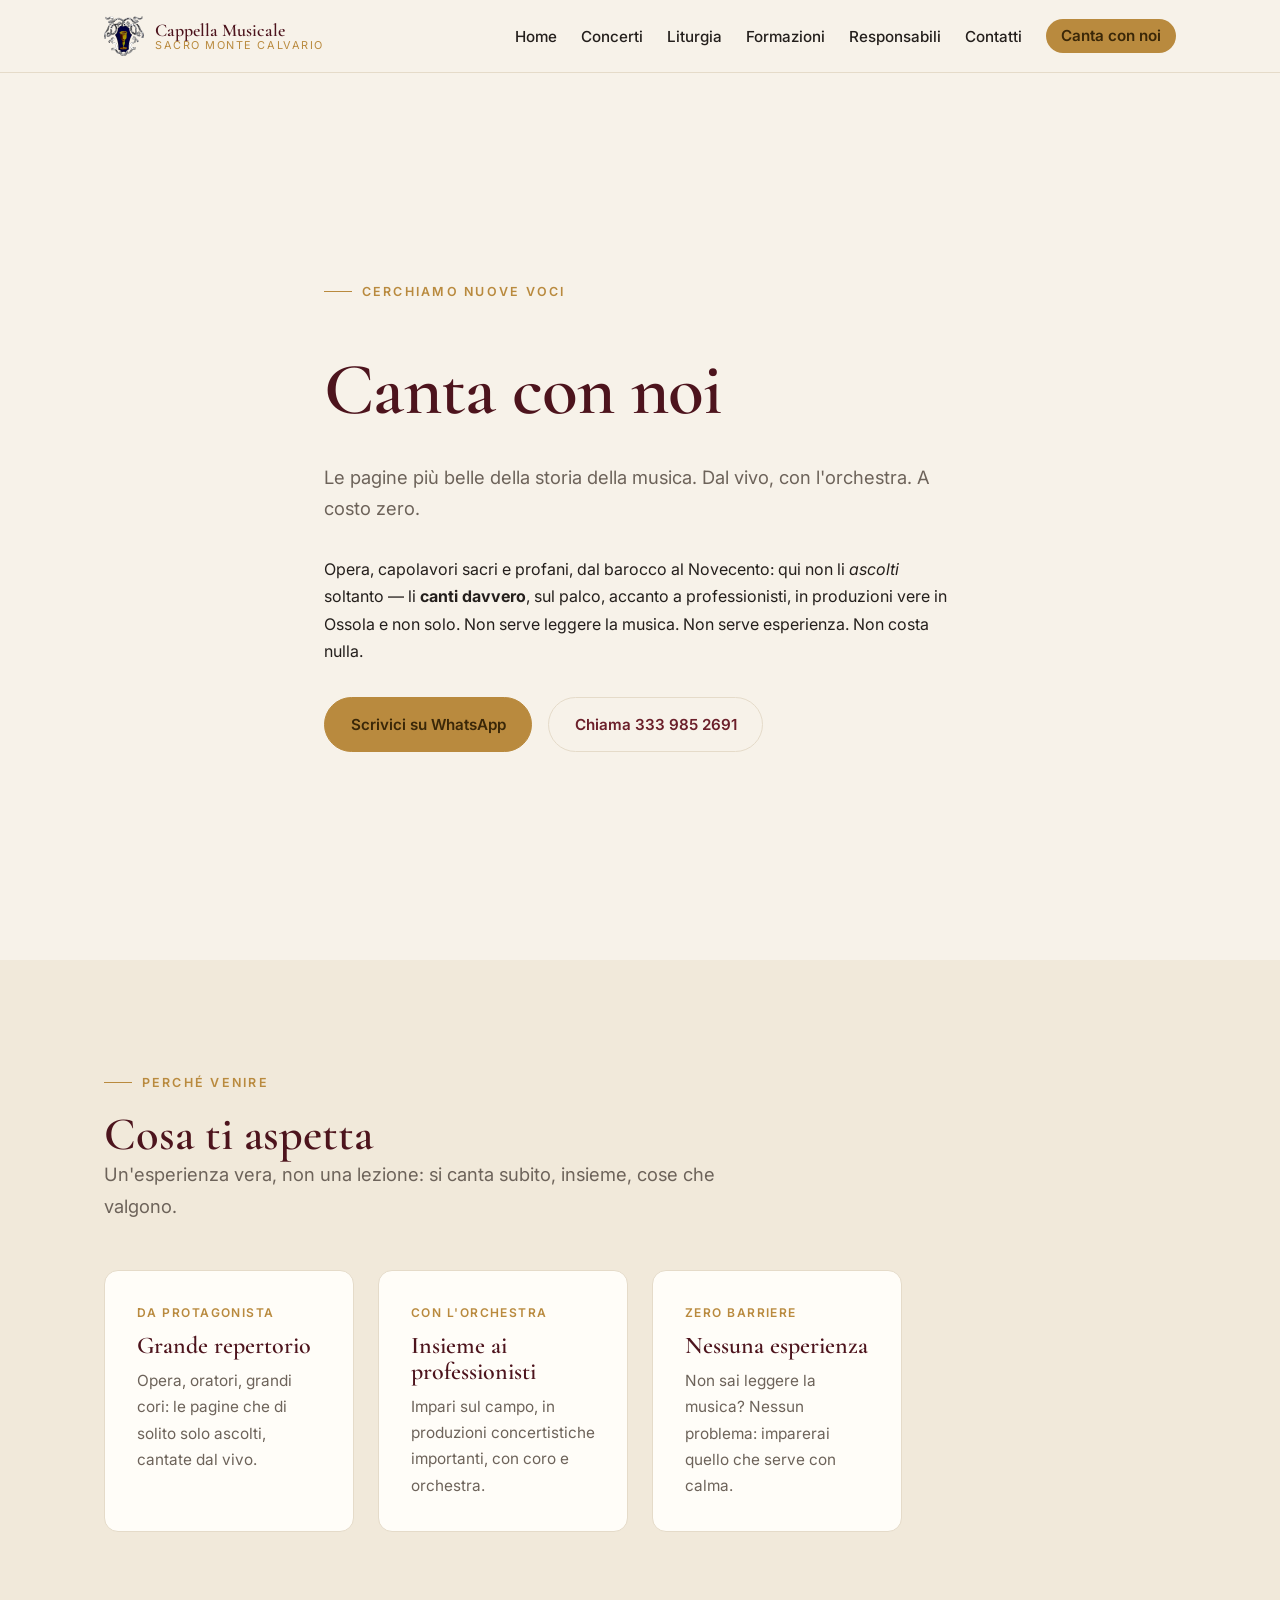
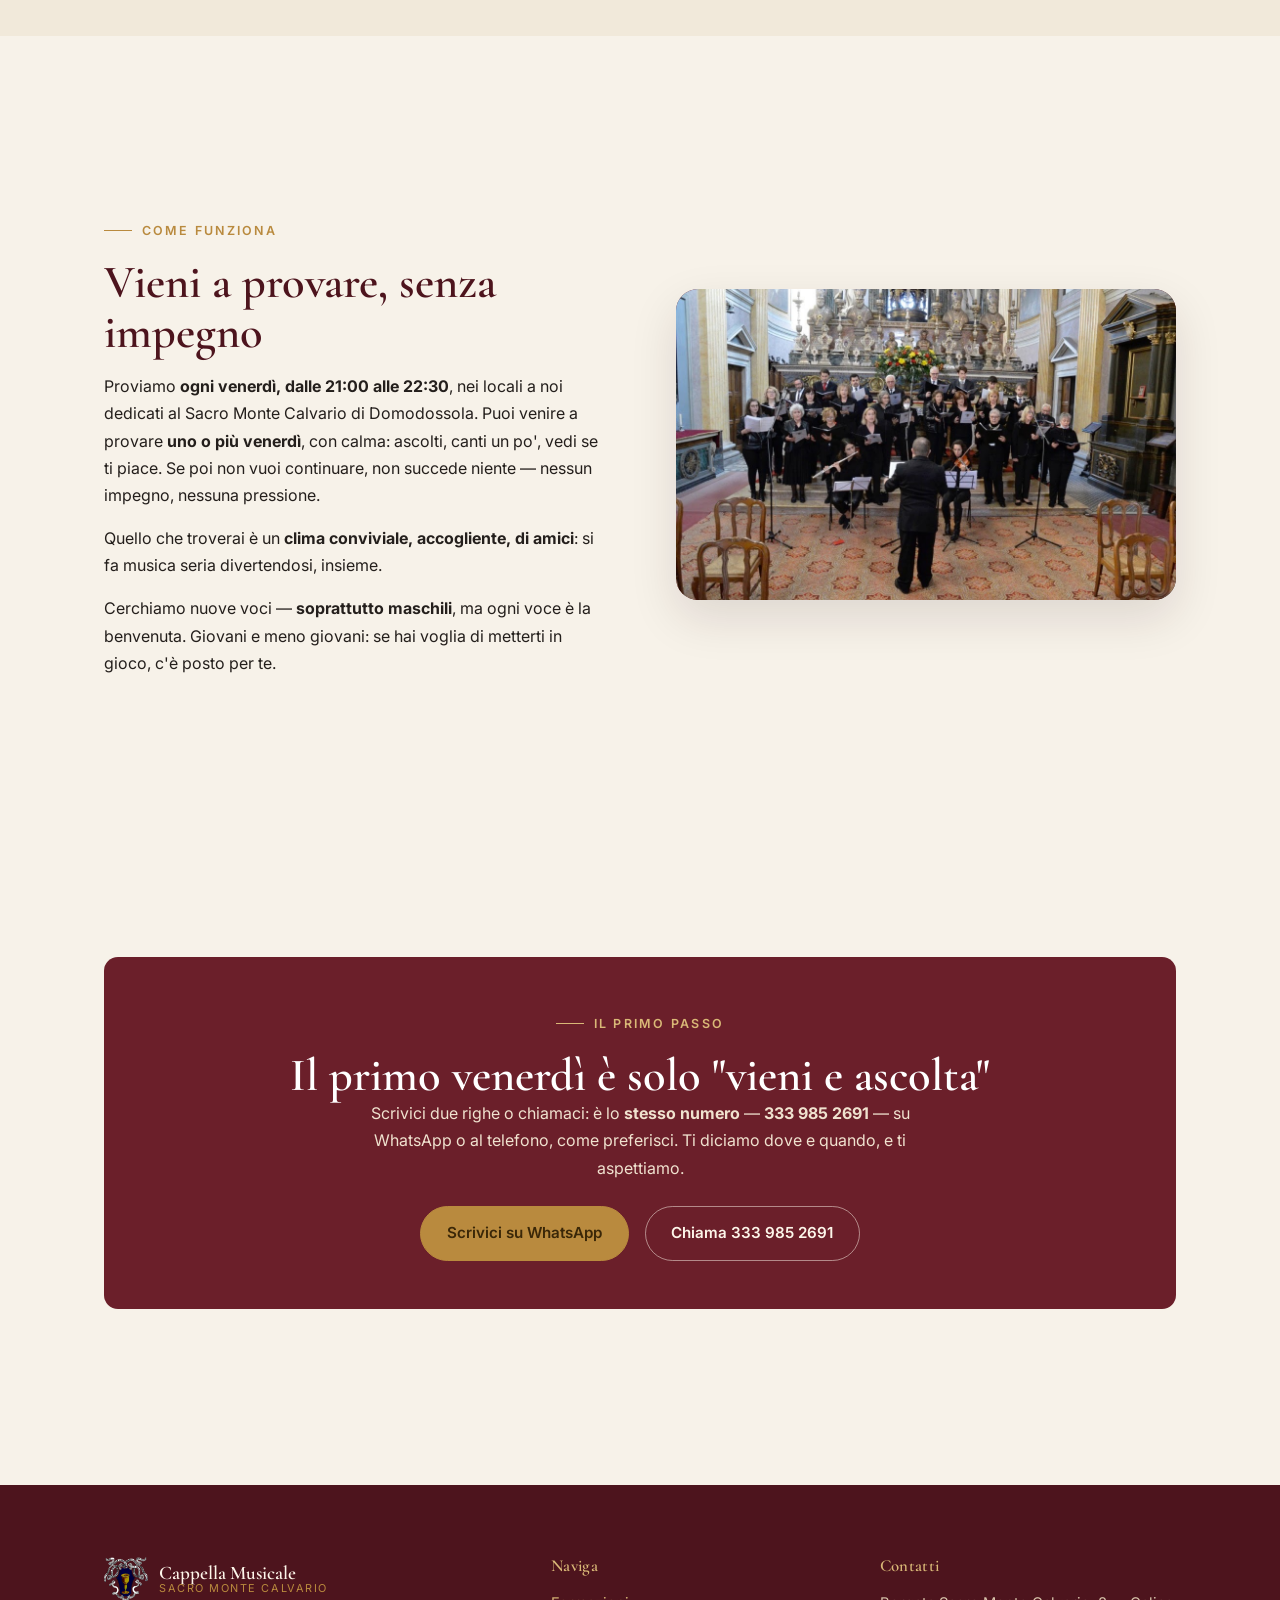
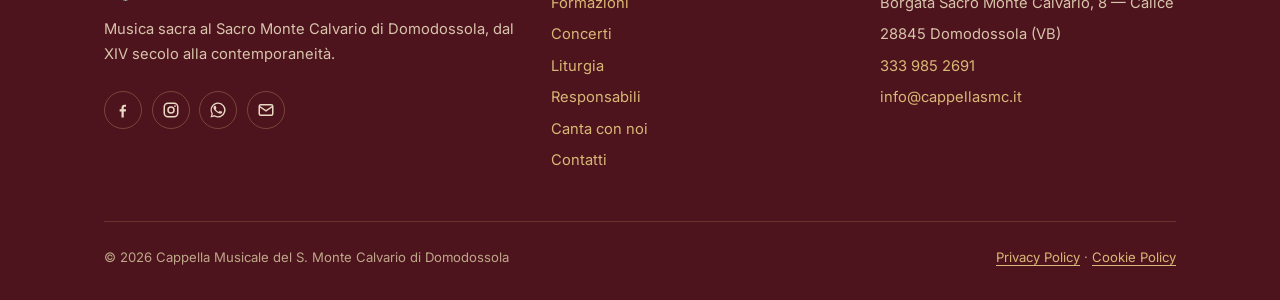
==== canta-con-noi.html @ 20c3b8c9 "Add 'Canta con noi' recruitment page, nav CTA, WhatsApp and email socials" ====
<!DOCTYPE html>
<html lang="it">
<head>
  <meta charset="UTF-8" />
  <meta name="viewport" content="width=device-width, initial-scale=1.0" />

  <title>Canta con noi — Cappella Musicale del Sacro Monte Calvario</title>
  <meta name="description" content="Cerchiamo nuove voci. Canta opera e grandi capolavori dal vivo, con orchestra e professionisti — gratis, senza esperienza. Prove ogni venerdì al Sacro Monte Calvario di Domodossola." />
  <link rel="canonical" href="https://www.cappellasmc.it/canta-con-noi.html" />

  <meta property="og:title" content="Canta con noi — Cappella Musicale del Sacro Monte Calvario" />
  <meta property="og:description" content="Canta i capolavori della storia della musica, dal vivo e con orchestra. Gratis, senza esperienza. Vieni a provare un venerdì." />
  <meta property="og:type" content="website" />
  <meta property="og:url" content="https://www.cappellasmc.it/canta-con-noi.html" />
  <meta property="og:locale" content="it_IT" />
  <meta property="og:image" content="https://www.cappellasmc.it/assets/img/sacro-monte.jpg" />

  <link rel="icon" type="image/png" href="assets/favicon.png" />
  <link rel="preconnect" href="https://fonts.googleapis.com" />
  <link rel="preconnect" href="https://fonts.gstatic.com" crossorigin />
  <link href="https://fonts.googleapis.com/css2?family=Cormorant+Garamond:ital,wght@0,500;0,600;1,500;1,600&family=Inter:wght@400;500;600;700&display=swap" rel="stylesheet" />
  <link rel="stylesheet" href="css/style.css" />
</head>

<body>
  <a class="skip-link" href="#main">Salta al contenuto</a>

  <!-- ============ HEADER ============ -->
  <header class="site-header">
    <div class="container">
      <nav class="nav" data-nav aria-label="Navigazione principale">
        <a class="brand" href="index.html">
          <img class="brand__mark" src="assets/logo.png" alt="" width="40" height="40" />
          <span class="brand__text">
            <span class="brand__name">Cappella Musicale</span>
            <span class="brand__sub">Sacro Monte Calvario</span>
          </span>
        </a>
        <button class="nav__toggle" data-nav-toggle aria-label="Apri il menu" aria-expanded="false">
          <svg viewBox="0 0 24 24" fill="none" stroke="currentColor" stroke-width="2"><path d="M3 6h18M3 12h18M3 18h18"/></svg>
        </button>
        <ul class="nav__links">
          <li><a href="index.html">Home</a></li>
          <li><a href="concerti.html">Concerti</a></li>
          <li><a href="liturgia.html">Liturgia</a></li>
          <li><a href="formazioni.html">Formazioni</a></li>
          <li><a href="responsabili.html">Responsabili</a></li>
          <li><a href="index.html#contatti">Contatti</a></li>
          <li><a class="nav__cta" href="canta-con-noi.html" aria-current="page">Canta con noi</a></li>
        </ul>
      </nav>
    </div>
  </header>

  <main id="main">

    <!-- ============ HERO ============ -->
    <section class="section">
      <div class="container hero__inner" style="max-width: 68ch;">
        <span class="eyebrow">Cerchiamo nuove voci</span>
        <h1 class="display">Canta con noi</h1>
        <p class="lead">Le pagine più belle della storia della musica. Dal vivo, con l'orchestra. A costo zero.</p>
        <div class="prose">
          <p>Opera, capolavori sacri e profani, dal barocco al Novecento: qui non li <em>ascolti</em> soltanto — li <strong>canti davvero</strong>, sul palco, accanto a professionisti, in produzioni vere in Ossola e non solo. Non serve leggere la musica. Non serve esperienza. Non costa nulla.</p>
        </div>
        <div class="btn-row">
          <a class="btn btn--gold" href="https://wa.me/393339852691?text=Ciao!%20Vorrei%20venire%20a%20provare%20a%20cantare%20con%20la%20Cappella%20Musicale%20%F0%9F%8E%B6" target="_blank" rel="noopener">Scrivici su WhatsApp</a>
          <a class="btn btn--ghost" href="tel:+393339852691">Chiama 333 985 2691</a>
        </div>
      </div>
    </section>

    <!-- ============ PERCHÉ VENIRE ============ -->
    <section class="section section--alt">
      <div class="container">
        <div class="section__head">
          <span class="eyebrow">Perché venire</span>
          <h2 class="title">Cosa ti aspetta</h2>
          <p class="lead">Un'esperienza vera, non una lezione: si canta subito, insieme, cose che valgono.</p>
        </div>
        <div class="cards">
          <div class="card">
            <span class="card__kicker">Da protagonista</span>
            <h3>Grande repertorio</h3>
            <p>Opera, oratori, grandi cori: le pagine che di solito solo ascolti, cantate dal vivo.</p>
          </div>
          <div class="card">
            <span class="card__kicker">Con l'orchestra</span>
            <h3>Insieme ai professionisti</h3>
            <p>Impari sul campo, in produzioni concertistiche importanti, con coro e orchestra.</p>
          </div>
          <div class="card">
            <span class="card__kicker">Zero barriere</span>
            <h3>Nessuna esperienza</h3>
            <p>Non sai leggere la musica? Nessun problema: imparerai quello che serve con calma.</p>
          </div>
        </div>
      </div>
    </section>

    <!-- ============ COME FUNZIONA ============ -->
    <section class="section">
      <div class="container feature">
        <div class="feature__body">
          <span class="eyebrow">Come funziona</span>
          <h2 class="title">Vieni a provare, senza impegno</h2>
          <div class="prose">
            <p>Proviamo <strong>ogni venerdì, dalle 21:00 alle 22:30</strong>, nei locali a noi dedicati al Sacro Monte Calvario di Domodossola. Puoi venire a provare <strong>uno o più venerdì</strong>, con calma: ascolti, canti un po', vedi se ti piace. Se poi non vuoi continuare, non succede niente — nessun impegno, nessuna pressione.</p>
            <p>Quello che troverai è un <strong>clima conviviale, accogliente, di amici</strong>: si fa musica seria divertendosi, insieme.</p>
            <p>Cerchiamo nuove voci — <strong>soprattutto maschili</strong>, ma ogni voce è la benvenuta. Giovani e meno giovani: se hai voglia di metterti in gioco, c'è posto per te.</p>
          </div>
        </div>
        <figure class="media media--wide feature__media">
          <span class="media__ph" aria-hidden="true"><svg viewBox="0 0 24 24" fill="currentColor"><path d="M9 3v10.55A4 4 0 1 0 11 17V7h6V3H9z"/></svg></span>
          <img src="assets/img/corale-di-calice.jpg" alt="La Corale di Calice in concerto" loading="lazy" onerror="this.remove()" />
        </figure>
      </div>
    </section>

    <!-- ============ CTA FINALE ============ -->
    <section class="section">
      <div class="container">
        <div class="cta-band">
          <span class="eyebrow">Il primo passo</span>
          <h2 class="title">Il primo venerdì è solo "vieni e ascolta"</h2>
          <p>Scrivici due righe o chiamaci: è lo <strong>stesso numero</strong> — <strong>333 985 2691</strong> — su WhatsApp o al telefono, come preferisci. Ti diciamo dove e quando, e ti aspettiamo.</p>
          <div class="btn-row">
            <a class="btn btn--gold" href="https://wa.me/393339852691?text=Ciao!%20Vorrei%20venire%20a%20provare%20a%20cantare%20con%20la%20Cappella%20Musicale%20%F0%9F%8E%B6" target="_blank" rel="noopener">Scrivici su WhatsApp</a>
            <a class="btn btn--ghost" href="tel:+393339852691">Chiama 333 985 2691</a>
          </div>
        </div>
      </div>
    </section>

  </main>

  <!-- ============ FOOTER ============ -->
  <footer class="site-footer">
    <div class="container">
      <div class="footer__grid">
        <div class="footer">
          <div class="footer__brand">
            <img class="brand__mark" src="assets/logo.png" alt="" width="44" height="44" />
            <span class="brand__text">
            <span class="brand__name">Cappella Musicale</span>
            <span class="brand__sub">Sacro Monte Calvario</span>
          </span>
          </div>
          <p>Musica sacra al Sacro Monte Calvario di Domodossola, dal XIV secolo alla contemporaneità.</p>
          <div class="social">
            <a href="https://www.facebook.com/cappellasmc" target="_blank" rel="noopener" aria-label="Facebook"><svg viewBox="0 0 24 24" fill="currentColor"><path d="M13 22v-8h2.7l.4-3H13V9.1c0-.9.3-1.5 1.6-1.5H16V5c-.3 0-1.2-.1-2.2-.1-2.2 0-3.8 1.4-3.8 3.9V11H7.5v3H10v8h3z"/></svg></a>
            <a href="https://www.instagram.com/cappellamusicalesmontecalvario/" target="_blank" rel="noopener" aria-label="Instagram"><svg viewBox="0 0 24 24" fill="none" stroke="currentColor" stroke-width="2"><rect x="3" y="3" width="18" height="18" rx="5"/><circle cx="12" cy="12" r="4"/><circle cx="17.3" cy="6.7" r="1.2" fill="currentColor" stroke="none"/></svg></a>
            <a href="https://wa.me/393339852691" target="_blank" rel="noopener" aria-label="WhatsApp"><svg viewBox="0 0 24 24" fill="currentColor"><path d="M12 2a10 10 0 0 0-8.6 15L2 22l5.1-1.3A10 10 0 1 0 12 2zm0 18.2c-1.5 0-3-.4-4.3-1.2l-.3-.2-3 .8.8-2.9-.2-.3A8.2 8.2 0 1 1 12 20.2zm4.7-6.1c-.3-.1-1.7-.8-1.9-.9-.3-.1-.5-.1-.7.1-.2.3-.7.9-.8 1-.2.2-.3.2-.6.1-.3-.1-1.2-.4-2.2-1.4-.8-.7-1.4-1.6-1.5-1.9-.2-.3 0-.4.1-.6l.4-.5c.1-.2.2-.3.3-.5.1-.2 0-.4 0-.5-.1-.1-.7-1.6-.9-2.2-.2-.6-.5-.5-.7-.5h-.5c-.2 0-.5.1-.7.3-.3.3-1 .9-1 2.3s1 2.7 1.1 2.9c.1.2 2 3.1 4.9 4.3.7.3 1.2.5 1.6.6.7.2 1.3.2 1.8.1.6-.1 1.7-.7 1.9-1.3.2-.7.2-1.2.2-1.3-.1-.2-.3-.2-.6-.4z"/></svg></a>
            <a href="mailto:info@cappellasmc.it" aria-label="Email"><svg viewBox="0 0 24 24" fill="none" stroke="currentColor" stroke-width="2"><rect x="3" y="5" width="18" height="14" rx="2"/><path d="m3 7 9 6 9-6"/></svg></a>
          </div>
        </div>
        <div class="footer">
          <h4>Naviga</h4>
          <ul>
            <li><a href="formazioni.html">Formazioni</a></li>
            <li><a href="concerti.html">Concerti</a></li>
            <li><a href="liturgia.html">Liturgia</a></li>
            <li><a href="responsabili.html">Responsabili</a></li>
            <li><a href="canta-con-noi.html">Canta con noi</a></li>
            <li><a href="index.html#contatti">Contatti</a></li>
          </ul>
        </div>
        <div class="footer">
          <h4>Contatti</h4>
          <ul>
            <li>Borgata Sacro Monte Calvario, 8 — Calice</li>
            <li>28845 Domodossola (VB)</li>
            <li><a href="tel:+393339852691">333 985 2691</a></li>
            <li><a href="mailto:info@cappellasmc.it">info@cappellasmc.it</a></li>
          </ul>
        </div>
      </div>
      <div class="footer__bottom">
        <span>© <span id="year">2026</span> Cappella Musicale del S. Monte Calvario di Domodossola</span>
        <span><a href="privacy.html">Privacy Policy</a> · <a href="cookie-policy.html">Cookie Policy</a></span>
      </div>
    </div>
  </footer>
  <script src="js/main.js" defer></script>
</body>
</html>
---- css/style.css ----
/* =============================================================
   Cappella Musicale del S. Monte Calvario — foglio di stile
     1. Design tokens        ← cambia qui colori e font
     2. Reset & base
     3. Layout & utility
     4. Header / nav
     5. Componenti (bottoni, card, media, agenda, footer)
     6. Sezioni (hero, feature, team)
     7. Responsive & accessibilità
   ============================================================= */

/* ---------- 1. DESIGN TOKENS ---------- */
:root {
  /* Colori — palette sacra/classica */
  --c-wine:        #6b1f2a;   /* bordeaux principale */
  --c-wine-deep:   #4d141d;
  --c-gold:        #b98a3e;   /* oro/ottone accento */
  --c-gold-soft:   #d9b877;
  --c-bg:          #f7f2e9;   /* pergamena */
  --c-bg-alt:      #f1e9da;
  --c-surface:     #fffdf8;
  --c-ink:         #241f1c;
  --c-muted:       #6d635a;
  --c-border:      #e5dbc9;

  /* Tipografia */
  --font-display: 'Cormorant Garamond', Georgia, 'Times New Roman', serif;
  --font-sans:    'Inter', system-ui, -apple-system, sans-serif;

  /* Spaziatura */
  --sp-1: .5rem;  --sp-2: 1rem;   --sp-3: 1.5rem;
  --sp-4: 2rem;   --sp-5: 3rem;   --sp-6: 4.5rem;  --sp-7: 6.5rem;

  /* Layout */
  --container: 1120px;
  --measure: 68ch;
  --radius: 14px;
  --radius-lg: 22px;
  --shadow: 0 18px 48px rgba(45, 20, 24, 0.12);
  --shadow-sm: 0 6px 20px rgba(45, 20, 24, 0.08);
}

/* ---------- 2. RESET & BASE ---------- */
*, *::before, *::after { box-sizing: border-box; }
* { margin: 0; padding: 0; }
html { scroll-behavior: smooth; -webkit-text-size-adjust: 100%; scroll-padding-top: 84px; overflow-x: clip; }
body {
  font-family: var(--font-sans);
  color: var(--c-ink);
  background: var(--c-bg);
  line-height: 1.7;
  -webkit-font-smoothing: antialiased;
  max-width: 100%;
  overflow-x: clip;
}
img { max-width: 100%; height: auto; display: block; }
a { color: var(--c-wine); text-decoration-thickness: 1px; text-underline-offset: 3px; }
a:hover { color: var(--c-gold); }
h1, h2, h3, h4 { font-family: var(--font-display); font-weight: 600; line-height: 1.08; color: var(--c-wine-deep); }
::selection { background: var(--c-gold-soft); color: var(--c-wine-deep); }

/* ---------- 3. LAYOUT & UTILITY ---------- */
.container { max-width: var(--container); margin-inline: auto; padding-inline: var(--sp-3); }
.section { padding: var(--sp-7) 0; }
.section--alt { background: var(--c-bg-alt); }
.section__head { max-width: var(--measure); margin-bottom: var(--sp-5); }
.eyebrow {
  font-family: var(--font-sans); font-weight: 600; font-size: .78rem;
  letter-spacing: .18em; text-transform: uppercase; color: var(--c-gold);
  display: inline-flex; align-items: center; gap: .6rem; margin-bottom: var(--sp-2);
}
.eyebrow::before { content: ""; width: 28px; height: 1px; background: var(--c-gold); display: inline-block; }
h1.display { font-size: clamp(2.6rem, 6vw, 4.6rem); font-weight: 600; letter-spacing: -.01em; }
h2.title { font-size: clamp(2rem, 4vw, 2.9rem); }
h3 { font-size: 1.4rem; }
.lead { font-size: 1.15rem; color: var(--c-muted); max-width: var(--measure); }
.prose p { max-width: var(--measure); margin-bottom: var(--sp-2); }
.prose p:last-child { margin-bottom: 0; }
.prose a { font-weight: 500; }
.skip-link { position: absolute; left: -9999px; top: 0; background: var(--c-wine); color: #fff; padding: var(--sp-1) var(--sp-2); border-radius: 0 0 var(--radius) 0; z-index: 200; }
.skip-link:focus { left: 0; }
:focus-visible { outline: 3px solid var(--c-gold); outline-offset: 3px; border-radius: 4px; }

/* ---------- 4. HEADER / NAV ---------- */
.site-header {
  position: sticky; top: 0; z-index: 100;
  background: rgba(247, 242, 233, 0.82);
  backdrop-filter: blur(12px);
  border-bottom: 1px solid var(--c-border);
}
.nav { display: flex; align-items: center; justify-content: space-between; height: 72px; gap: var(--sp-3); }
.brand { display: flex; align-items: center; gap: .7rem; text-decoration: none; }
.brand__mark { width: 40px; height: 40px; flex: 0 0 auto; }
.brand__text { display: flex; flex-direction: column; line-height: 1.05; }
.brand__name { font-family: var(--font-display); font-weight: 600; font-size: 1.12rem; color: var(--c-wine-deep); }
.brand__sub { font-size: .68rem; letter-spacing: .14em; text-transform: uppercase; color: var(--c-gold); }
.nav__links { display: flex; align-items: center; gap: var(--sp-3); list-style: none; }
.nav__links a { color: var(--c-ink); text-decoration: none; font-size: .95rem; font-weight: 500; position: relative; padding: .3rem 0; }
.nav__links a:hover { color: var(--c-wine); }
.nav__links a[aria-current="page"] { color: var(--c-wine); }
.nav__links a[aria-current="page"]::after { content: ""; position: absolute; left: 0; right: 0; bottom: -2px; height: 2px; background: var(--c-gold); }
.nav__toggle { display: none; background: none; border: 0; cursor: pointer; color: var(--c-wine); padding: var(--sp-1); }
.nav__toggle svg { width: 26px; height: 26px; }

/* ---------- 5. COMPONENTI ---------- */
.btn {
  display: inline-flex; align-items: center; gap: .5rem;
  background: var(--c-wine); color: #fff !important; text-decoration: none;
  font-weight: 600; font-size: .95rem; padding: .85rem 1.6rem; border-radius: 999px;
  border: 1px solid var(--c-wine); transition: background .2s, transform .1s, box-shadow .2s;
}
.btn:hover { background: var(--c-wine-deep); border-color: var(--c-wine-deep); color: #fff !important; box-shadow: var(--shadow-sm); }
.btn:active { transform: translateY(1px); }
.btn--ghost { background: transparent; color: var(--c-wine) !important; border-color: var(--c-border); }
.btn--ghost:hover { background: var(--c-surface); border-color: var(--c-gold); color: var(--c-wine-deep) !important; }
.btn--gold { background: var(--c-gold); border-color: var(--c-gold); color: #3a2708 !important; }
.btn--gold:hover { background: var(--c-gold-soft); border-color: var(--c-gold-soft); color: #3a2708 !important; }
.btn-row { display: flex; flex-wrap: wrap; gap: var(--sp-2); }

/* Media (immagine con segnaposto elegante quando la foto manca) */
.media {
  position: relative; overflow: hidden; border-radius: var(--radius-lg);
  background: linear-gradient(135deg, var(--c-wine) 0%, var(--c-wine-deep) 55%, #2f0c12 100%);
  box-shadow: var(--shadow);
}
.media::after { /* trama sottile + emblema quando è segnaposto */
  content: ""; position: absolute; inset: 0;
  background:
    radial-gradient(circle at 30% 20%, rgba(217,184,119,.16), transparent 45%),
    repeating-linear-gradient(45deg, rgba(255,255,255,.03) 0 2px, transparent 2px 9px);
  pointer-events: none;
}
.media__ph { position: absolute; inset: 0; display: grid; place-items: center; color: var(--c-gold-soft); z-index: 0; }
.media__ph svg { width: 56px; height: 56px; opacity: .85; }
.media img { position: relative; z-index: 1; width: 100%; height: 100%; object-fit: cover; }
.media--wide { aspect-ratio: 16 / 10; }
.media--portrait { aspect-ratio: 3 / 4; }
.media--square { aspect-ratio: 1 / 1; }

/* Card generiche */
.cards { display: grid; grid-template-columns: repeat(auto-fill, minmax(250px, 1fr)); gap: var(--sp-3); }
.card {
  background: var(--c-surface); border: 1px solid var(--c-border); border-radius: var(--radius);
  padding: var(--sp-4); transition: transform .2s, box-shadow .2s, border-color .2s;
  display: flex; flex-direction: column; gap: .6rem; text-decoration: none; color: inherit;
}
.card:hover { transform: translateY(-3px); box-shadow: var(--shadow-sm); border-color: var(--c-gold-soft); }
.card__kicker { font-size: .75rem; letter-spacing: .12em; text-transform: uppercase; color: var(--c-gold); font-weight: 600; }
.card h3 { font-size: 1.5rem; }
.card p { color: var(--c-muted); font-size: .96rem; }
.card__more { margin-top: auto; color: var(--c-wine); font-weight: 600; font-size: .9rem; }
.card:hover .card__more { color: var(--c-gold); }

/* Agenda concerti */
.agenda { display: grid; gap: var(--sp-2); }
.event {
  display: grid; grid-template-columns: 120px 1fr; gap: var(--sp-3);
  background: var(--c-surface); border: 1px solid var(--c-border); border-radius: var(--radius);
  padding: var(--sp-3) var(--sp-4); transition: border-color .2s, box-shadow .2s;
}
.event:hover { border-color: var(--c-gold-soft); box-shadow: var(--shadow-sm); }
.event__date { text-align: center; border-right: 1px solid var(--c-gold-soft); padding-right: var(--sp-3); display: flex; flex-direction: column; justify-content: center; }
.event__day { font-family: var(--font-display); font-size: 2.4rem; font-weight: 600; color: var(--c-wine); line-height: 1; }
.event__mon { font-size: .8rem; letter-spacing: .12em; text-transform: uppercase; color: var(--c-gold); font-weight: 600; }
.event__yr { font-size: .78rem; color: var(--c-muted); }
.event__body { display: flex; gap: var(--sp-3); align-items: stretch; }
.event__text { flex: 1 1 auto; min-width: 0; display: flex; flex-direction: column; justify-content: center; }
.event__body h3 { font-size: 1.35rem; margin-bottom: .2rem; }
.event__meta { font-size: .9rem; color: var(--c-muted); }
.event__perf { font-size: .92rem; color: var(--c-ink); margin-top: .4rem; }
.event__perf b { color: var(--c-wine); font-weight: 600; }
.event__time { font-size: .82rem; font-weight: 600; color: var(--c-wine); margin-top: .4rem; white-space: nowrap; }
.event__place { font-size: .92rem; color: var(--c-muted); font-weight: 400; margin: .3rem 0 0; }
.event__media { flex: 0 0 auto; display: flex; flex-direction: column; justify-content: center; align-items: center; gap: var(--sp-2); border-left: 1px solid var(--c-gold-soft); padding-left: var(--sp-3); }
.event__media .event__poster img { width: 150px; }
.event__photos { display: flex; flex-wrap: wrap; gap: var(--sp-2); margin-top: var(--sp-3); }
.event__poster { display: inline-block; padding: 0; border: 0; background: none; cursor: zoom-in; position: relative; text-decoration: none; }
.event__poster img { width: 128px; height: auto; border-radius: 10px; border: 1px solid var(--c-border); box-shadow: var(--shadow-sm); transition: transform .2s; display: block; }
.event__poster:hover img { transform: scale(1.03); }
.event__doc { display: inline-flex; align-items: center; gap: .5rem; font-size: .84rem; font-weight: 600; color: var(--c-wine); background: var(--c-surface); border: 1px solid var(--c-border); border-radius: 999px; padding: .5rem .9rem; text-decoration: none; }
.event__doc svg { width: 18px; height: 18px; flex: 0 0 auto; }
.event__doc:hover { border-color: var(--c-gold); color: var(--c-wine-deep); }

/* Tag liturgia (verde salvia, per distinguere dalle attività concertistiche) */
/* Groups line — the performing ensembles: primary emphasis after the title */
.event__groups { font-size: 1rem; color: var(--c-ink); font-weight: 600; margin-top: .3rem; }
/* Performers: inline flow, wraps naturally */
/* Performers: plain flowing text with gold "|" separators; wraps anywhere */
.event__people { margin: .5rem 0 0; font-size: .95rem; color: var(--c-muted); line-height: 1.8; }
.event__people b { color: var(--c-ink); font-weight: 600; }
.event__sep { color: var(--c-gold); }

/* Lightbox locandine */
.lightbox { position: fixed; inset: 0; z-index: 300; display: none; align-items: center; justify-content: center; padding: var(--sp-3); background: rgba(20,8,10,.86); backdrop-filter: blur(4px); }
.lightbox[data-open="true"] { display: flex; }
.lightbox img { max-width: min(92vw, 700px); max-height: 90vh; border-radius: 10px; box-shadow: 0 24px 70px rgba(0,0,0,.55); }
.lightbox__close { position: absolute; top: var(--sp-3); right: var(--sp-3); width: 46px; height: 46px; border-radius: 50%; border: 0; background: rgba(255,255,255,.16); color: #fff; font-size: 1.6rem; line-height: 1; cursor: pointer; }
.lightbox__close:hover { background: rgba(255,255,255,.3); }

/* Footer */
.site-footer { background: var(--c-wine-deep); color: #e9d9c4; padding: var(--sp-6) 0 var(--sp-4); margin-top: var(--sp-6); }
.site-footer a { color: var(--c-gold-soft); }
.footer__grid { display: grid; grid-template-columns: 1.4fr 1fr 1fr; gap: var(--sp-4); }
.footer__brand { display: flex; align-items: center; gap: .7rem; margin-bottom: var(--sp-2); }
.footer__brand .brand__mark { width: 44px; height: 44px; }
.footer__brand .brand__name { color: #fdf6ea; font-size: 1.2rem; }
.footer h4 { color: var(--c-gold-soft); font-size: 1.05rem; margin-bottom: var(--sp-2); letter-spacing: .02em; }
.footer p, .footer li { font-size: .92rem; color: #d8c4ab; }
.footer ul { list-style: none; display: grid; gap: .4rem; }
.footer ul a { text-decoration: none; }
.footer ul a:hover { color: #fff; }
.footer__bottom { margin-top: var(--sp-5); padding-top: var(--sp-3); border-top: 1px solid rgba(217,184,119,.2); font-size: .82rem; color: #bfa889; display: flex; justify-content: space-between; flex-wrap: wrap; gap: var(--sp-2); }
.social { display: flex; gap: .6rem; margin-top: var(--sp-3); }
.social a { display: inline-flex; width: 38px; height: 38px; align-items: center; justify-content: center; border: 1px solid rgba(217,184,119,.3); border-radius: 50%; color: #e9d9c4; }
.social a:hover { background: rgba(217,184,119,.15); color: #fff; border-color: var(--c-gold-soft); }
.social svg { width: 18px; height: 18px; }
/* social on a light background (e.g. Contatti section) */
.social--ink a { color: var(--c-wine); border-color: var(--c-border); }
.social--ink a:hover { background: var(--c-surface); color: var(--c-wine-deep); border-color: var(--c-gold); }

/* ---------- 6. SEZIONI ---------- */
/* Hero */
.hero {
  position: relative; color: #fdf6ea; overflow: hidden;
  background:
    linear-gradient(160deg, rgba(47,12,18,.94) 0%, rgba(77,20,29,.86) 45%, rgba(107,31,42,.72) 100%),
    #2f0c12;
}
.hero--photo {
  background:
    linear-gradient(160deg, rgba(30,8,12,.90) 0%, rgba(60,14,22,.78) 45%, rgba(107,31,42,.62) 100%),
    url("../assets/img/hero.jpg") center 30% / cover no-repeat, #2f0c12;
}
.hero::before { /* trama stelle/luce */
  content: ""; position: absolute; inset: 0;
  background:
    radial-gradient(circle at 80% 15%, rgba(217,184,119,.22), transparent 40%),
    radial-gradient(circle at 15% 85%, rgba(217,184,119,.12), transparent 45%);
  pointer-events: none;
}
.hero__inner { position: relative; padding-block: var(--sp-7); display: grid; gap: var(--sp-4); max-width: 62ch; }
.hero .eyebrow { color: var(--c-gold-soft); }
.hero .eyebrow::before { background: var(--c-gold-soft); }
.hero h1 { color: #fdf6ea; }
.hero p { font-size: 1.2rem; color: #ecdcc6; max-width: 54ch; }
.hero .btn--ghost { color: #fdf6ea !important; border-color: rgba(253,246,234,.35); }
.hero .btn--ghost:hover { background: rgba(253,246,234,.08); border-color: var(--c-gold-soft); color: #fff !important; }

/* Feature rows (formazioni) */
.feature { display: grid; grid-template-columns: 1fr 1fr; gap: var(--sp-6); align-items: center; padding-block: var(--sp-6); }
.feature + .feature { border-top: 1px solid var(--c-border); }
.feature:nth-child(even) .feature__media { order: 2; }
.feature__media { min-height: 0; }
.feature__media.media--wide { aspect-ratio: auto; }
.feature__media img { height: auto; }
.feature__body .prose { margin-top: var(--sp-2); }
.feature__body .prose p { font-size: 1rem; }

/* Team (responsabili) */
.team { display: grid; grid-template-columns: repeat(auto-fill, minmax(260px, 1fr)); gap: var(--sp-4); }
.person { background: var(--c-surface); border: 1px solid var(--c-border); border-radius: var(--radius-lg); overflow: hidden; display: flex; flex-direction: column; }
.person .media { border-radius: 0; box-shadow: none; }
.person__body { padding: var(--sp-3) var(--sp-4) var(--sp-4); display: flex; flex-direction: column; gap: .5rem; }
.person__role { font-size: .74rem; letter-spacing: .12em; text-transform: uppercase; color: var(--c-gold); font-weight: 700; }
.person__name { font-size: 1.6rem; }
.person__bio { font-size: .92rem; color: var(--c-muted); }
.person__bio p { margin: 0; }
.person__bio p + p { margin-top: .6rem; }
.person__contact { font-size: .88rem; margin-top: .3rem; }

/* dettaglio a piena larghezza per bio lunghe */
.page-hero { background: var(--c-bg-alt); border-bottom: 1px solid var(--c-border); padding: var(--sp-6) 0 var(--sp-5); }

/* ---------- 7. RESPONSIVE & ACCESSIBILITÀ ---------- */
@media (max-width: 880px) {
  .footer__grid { grid-template-columns: 1fr 1fr; }
  .feature { grid-template-columns: 1fr; gap: var(--sp-4); }
  .feature:nth-child(even) .feature__media { order: 0; }
}
@media (max-width: 720px) {
  .nav__toggle { display: inline-flex; }
  .nav__links {
    position: absolute; top: 72px; left: 0; right: 0; flex-direction: column; align-items: stretch;
    gap: 0; background: var(--c-bg); border-bottom: 1px solid var(--c-border); padding: var(--sp-2) var(--sp-3);
    box-shadow: var(--shadow-sm); display: none;
  }
  .nav[data-open="true"] .nav__links { display: flex; }
  .nav__links li { width: 100%; }
  .nav__links a { display: block; padding: .75rem 0; border-bottom: 1px solid var(--c-border); }
  .nav__links li:last-child a { border-bottom: 0; }
  .nav__links li:last-child { margin-top: var(--sp-1); }
  .event { grid-template-columns: 1fr; padding: var(--sp-3); gap: var(--sp-2); }
  .event__date {
    flex-direction: row; align-items: baseline; justify-content: flex-start;
    gap: .45rem; text-align: left;
    border-right: 0; border-bottom: 1px solid var(--c-gold-soft);
    padding-right: 0; padding-bottom: var(--sp-2);
  }
  .event__day { font-size: 1.7rem; }
  .event__time { margin-top: 0; }
  .event__body { flex-direction: column; gap: var(--sp-3); align-items: stretch; min-width: 0; }
  .event__text { min-width: 0; }
  .event__text h3, .event__place, .event__groups, .event__people, .event__perf { overflow-wrap: break-word; }
  .event__media { border-left: 0; padding-left: 0; align-items: flex-start; }
  .footer__grid { grid-template-columns: 1fr; }
}
@media (prefers-reduced-motion: reduce) {
  * { animation: none !important; transition: none !important; scroll-behavior: auto !important; }
}

/* ============ CANTA CON NOI ============ */
/* Voce di menu evidenziata (pillola oro) */
.nav__links a.nav__cta { background: var(--c-gold); color: #3a2708 !important; padding: .45rem .95rem; border-radius: 999px; font-weight: 600; }
.nav__links a.nav__cta:hover { background: var(--c-gold-soft); color: #3a2708 !important; }
.nav__links a.nav__cta::after { display: none !important; }

/* Banda CTA (home, sezione contatti) */
.cta-band { background: var(--c-wine); color: #fdf6ea; border-radius: var(--radius); padding: var(--sp-5); text-align: center; }
.cta-band h2, .cta-band .title { color: #fff; }
.cta-band p { color: #f0e2cf; max-width: 58ch; margin-inline: auto; }
.cta-band .eyebrow { color: var(--c-gold-soft); justify-content: center; }
.cta-band .eyebrow::before { background: var(--c-gold-soft); }
.cta-band .btn-row { justify-content: center; margin-top: var(--sp-3); }

/* Riquadri con i "fatti" pratici */
.facts { display: grid; grid-template-columns: repeat(auto-fit, minmax(150px, 1fr)); gap: var(--sp-2); margin-top: var(--sp-4); }
.fact { background: var(--c-surface); border: 1px solid var(--c-border); border-radius: var(--radius); padding: var(--sp-3); text-align: center; }
.fact strong { display: block; font-family: var(--font-display); font-size: 1.2rem; color: var(--c-wine-deep); margin-bottom: 2px; }
.fact span { color: var(--c-muted); font-size: .9rem; }

/* Pulsante "ghost" sulla banda bordeaux: testo chiaro e bordo chiaro (altrimenti invisibile) */
.cta-band .btn--ghost { color: #fdf6ea !important; border-color: rgba(253,246,234,.5); background: transparent; }
.cta-band .btn--ghost:hover { background: rgba(253,246,234,.12); border-color: #fdf6ea; color: #fff !important; }
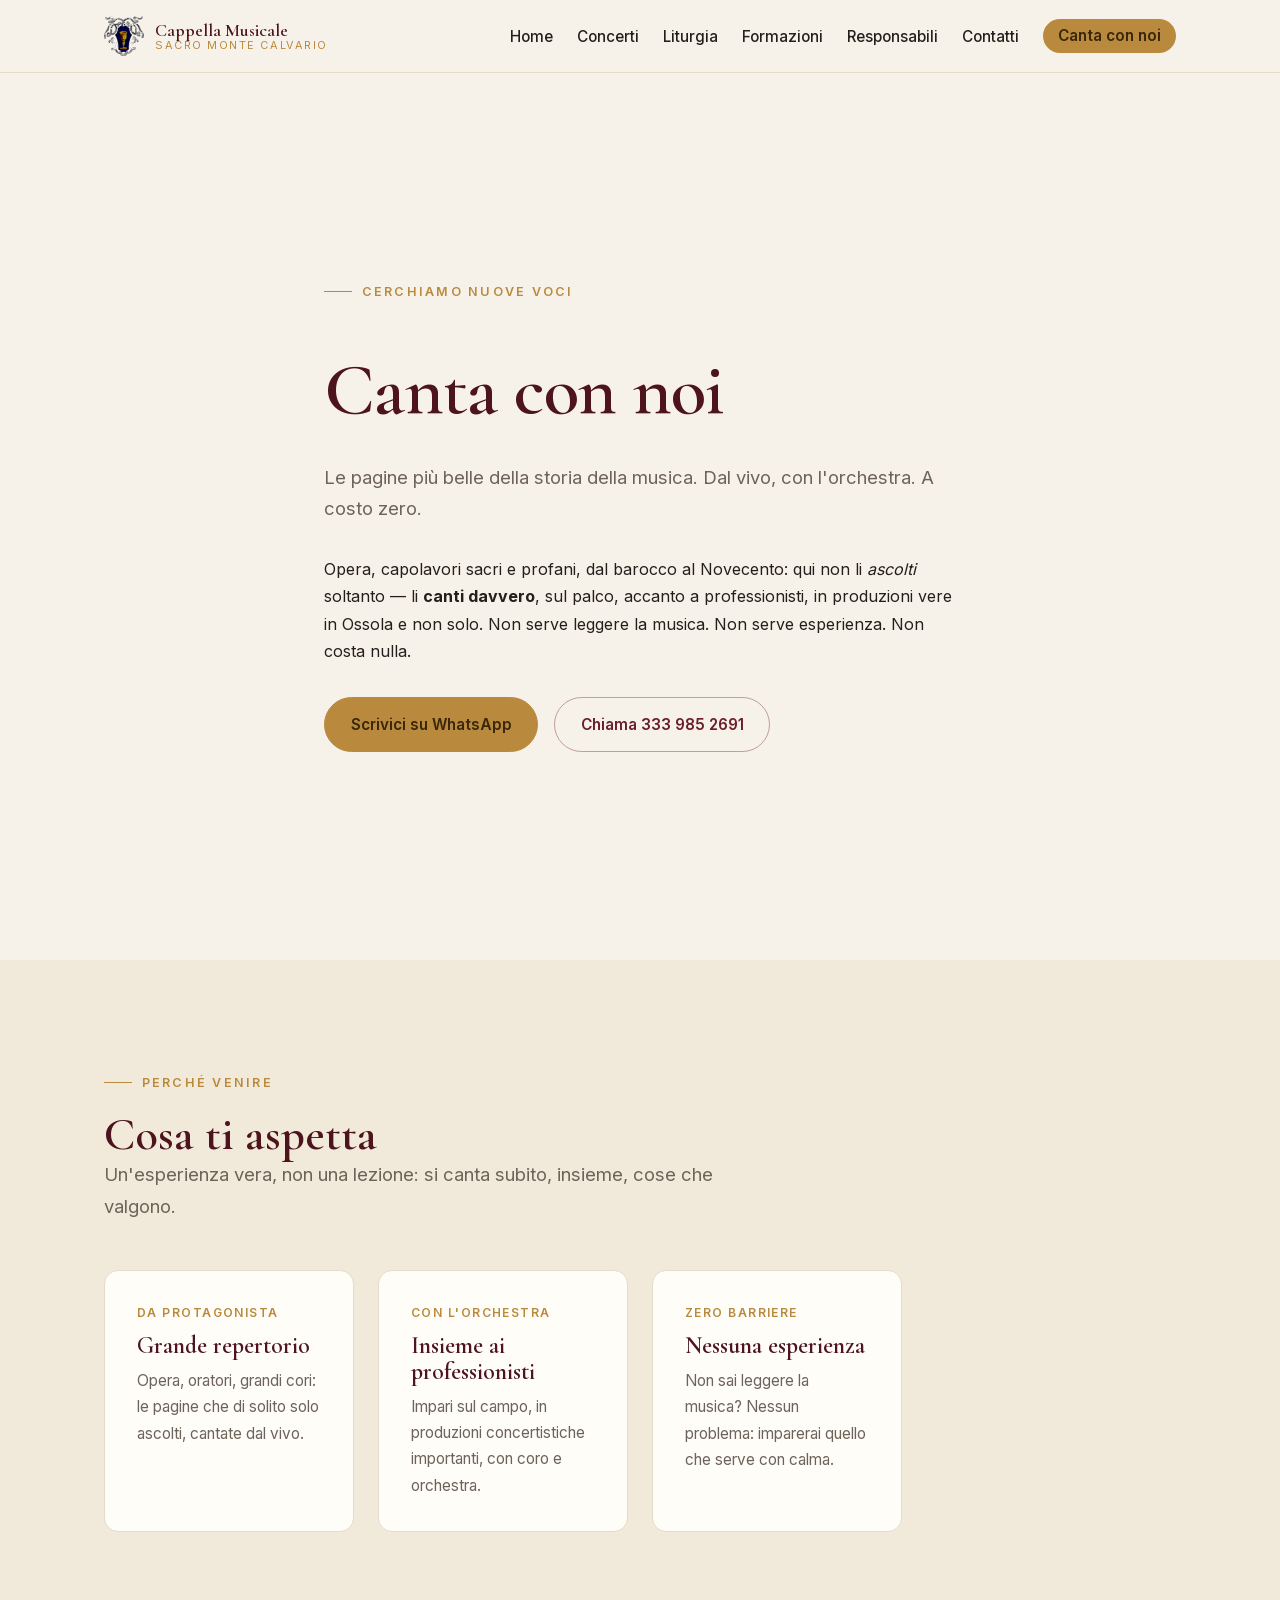
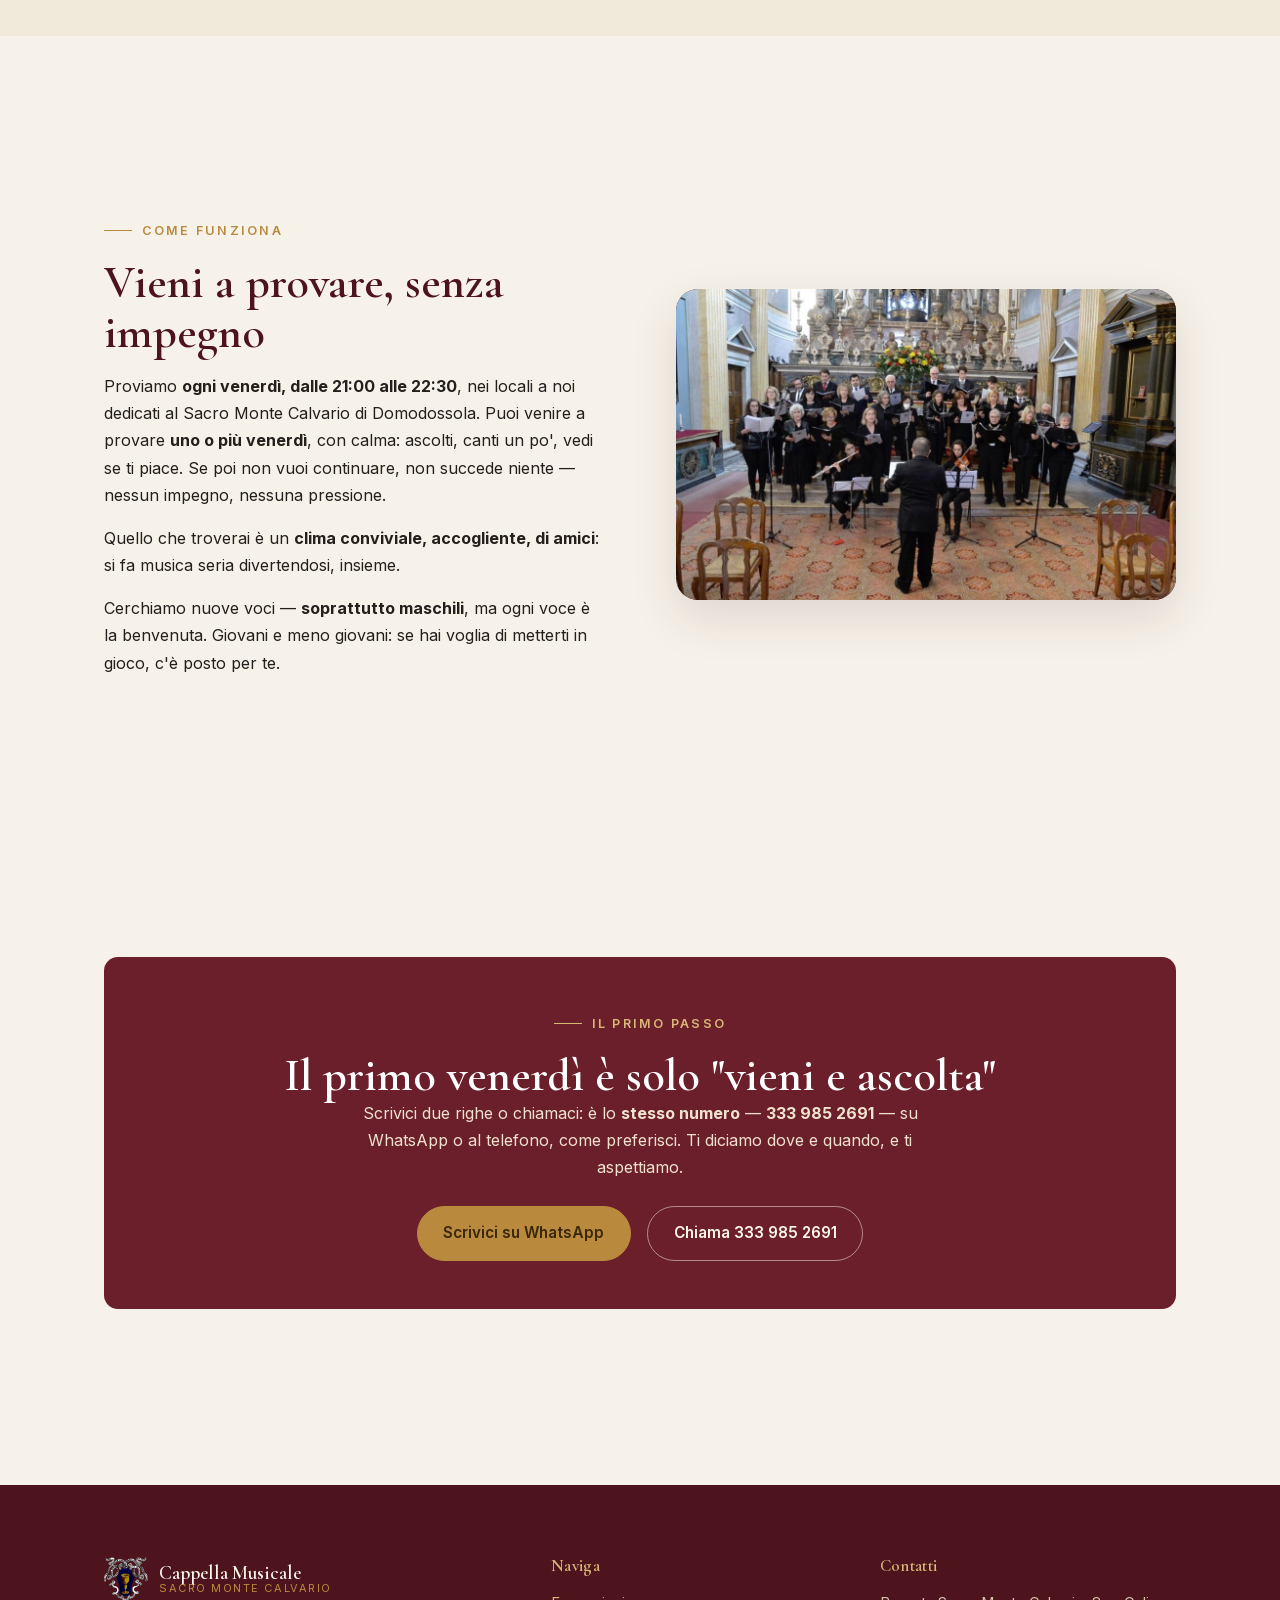
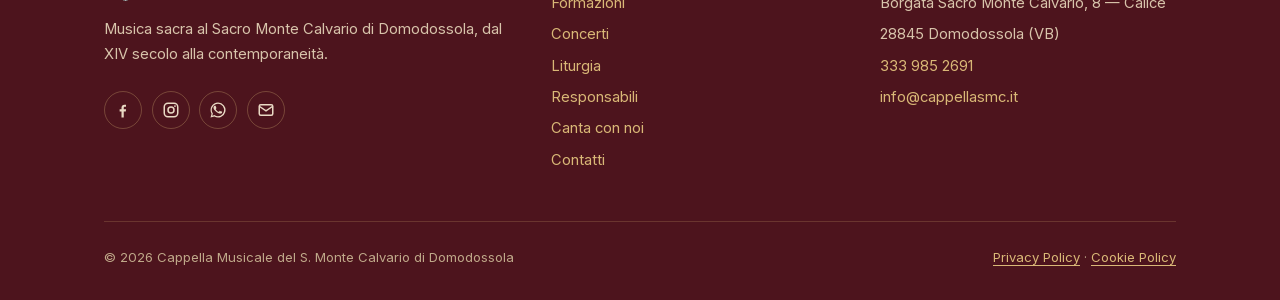
==== commit f1f55643: "Self-host web fonts - Serve Cormorant Garamond and Inter from assets/fonts instead of   Google's CDN" ====
--- a/canta-con-noi.html
+++ b/canta-con-noi.html
@@ -6,19 +6,18 @@
 
   <title>Canta con noi — Cappella Musicale del Sacro Monte Calvario</title>
   <meta name="description" content="Cerchiamo nuove voci. Canta opera e grandi capolavori dal vivo, con orchestra e professionisti — gratis, senza esperienza. Prove ogni venerdì al Sacro Monte Calvario di Domodossola." />
-  <link rel="canonical" href="https://www.cappellasmc.it/canta-con-noi.html" />
+  <link rel="canonical" href="https://www.cappellasmc.it/canta-con-noi" />
 
   <meta property="og:title" content="Canta con noi — Cappella Musicale del Sacro Monte Calvario" />
   <meta property="og:description" content="Canta i capolavori della storia della musica, dal vivo e con orchestra. Gratis, senza esperienza. Vieni a provare un venerdì." />
   <meta property="og:type" content="website" />
-  <meta property="og:url" content="https://www.cappellasmc.it/canta-con-noi.html" />
+  <meta property="og:url" content="https://www.cappellasmc.it/canta-con-noi" />
   <meta property="og:locale" content="it_IT" />
   <meta property="og:image" content="https://www.cappellasmc.it/assets/img/sacro-monte.jpg" />
 
   <link rel="icon" type="image/png" href="assets/favicon.png" />
-  <link rel="preconnect" href="https://fonts.googleapis.com" />
-  <link rel="preconnect" href="https://fonts.gstatic.com" crossorigin />
-  <link href="https://fonts.googleapis.com/css2?family=Cormorant+Garamond:ital,wght@0,500;0,600;1,500;1,600&family=Inter:wght@400;500;600;700&display=swap" rel="stylesheet" />
+  <link rel="preload" href="assets/fonts/cormorant-garamond-latin.woff2" as="font" type="font/woff2" crossorigin />
+  <link rel="preload" href="assets/fonts/inter-latin.woff2" as="font" type="font/woff2" crossorigin />
   <link rel="stylesheet" href="css/style.css" />
 </head>
 
@@ -29,7 +28,7 @@
   <header class="site-header">
     <div class="container">
       <nav class="nav" data-nav aria-label="Navigazione principale">
-        <a class="brand" href="index.html">
+        <a class="brand" href="/">
           <img class="brand__mark" src="assets/logo.png" alt="" width="40" height="40" />
           <span class="brand__text">
             <span class="brand__name">Cappella Musicale</span>
@@ -40,13 +39,13 @@
           <svg viewBox="0 0 24 24" fill="none" stroke="currentColor" stroke-width="2"><path d="M3 6h18M3 12h18M3 18h18"/></svg>
         </button>
         <ul class="nav__links">
-          <li><a href="index.html">Home</a></li>
-          <li><a href="concerti.html">Concerti</a></li>
-          <li><a href="liturgia.html">Liturgia</a></li>
-          <li><a href="formazioni.html">Formazioni</a></li>
-          <li><a href="responsabili.html">Responsabili</a></li>
-          <li><a href="index.html#contatti">Contatti</a></li>
-          <li><a class="nav__cta" href="canta-con-noi.html" aria-current="page">Canta con noi</a></li>
+          <li><a href="/">Home</a></li>
+          <li><a href="concerti">Concerti</a></li>
+          <li><a href="liturgia">Liturgia</a></li>
+          <li><a href="formazioni">Formazioni</a></li>
+          <li><a href="responsabili">Responsabili</a></li>
+          <li><a href="/#contatti">Contatti</a></li>
+          <li><a class="nav__cta" href="canta-con-noi" aria-current="page">Canta con noi</a></li>
         </ul>
       </nav>
     </div>
@@ -157,12 +156,12 @@
         <div class="footer">
           <h4>Naviga</h4>
           <ul>
-            <li><a href="formazioni.html">Formazioni</a></li>
-            <li><a href="concerti.html">Concerti</a></li>
-            <li><a href="liturgia.html">Liturgia</a></li>
-            <li><a href="responsabili.html">Responsabili</a></li>
-            <li><a href="canta-con-noi.html">Canta con noi</a></li>
-            <li><a href="index.html#contatti">Contatti</a></li>
+            <li><a href="formazioni">Formazioni</a></li>
+            <li><a href="concerti">Concerti</a></li>
+            <li><a href="liturgia">Liturgia</a></li>
+            <li><a href="responsabili">Responsabili</a></li>
+            <li><a href="canta-con-noi">Canta con noi</a></li>
+            <li><a href="/#contatti">Contatti</a></li>
           </ul>
         </div>
         <div class="footer">
@@ -177,7 +176,7 @@
       </div>
       <div class="footer__bottom">
         <span>© <span id="year">2026</span> Cappella Musicale del S. Monte Calvario di Domodossola</span>
-        <span><a href="privacy.html">Privacy Policy</a> · <a href="cookie-policy.html">Cookie Policy</a></span>
+        <span><a href="privacy">Privacy Policy</a> · <a href="cookie-policy">Cookie Policy</a></span>
       </div>
     </div>
   </footer>
--- a/css/style.css
+++ b/css/style.css
@@ -8,6 +8,59 @@
      6. Sezioni (hero, feature, team)
      7. Responsive & accessibilità
    ============================================================= */
+
+/* ---------- FONT (self-hosted) ----------
+   I caratteri stanno in assets/fonts/ invece che sul CDN di Google: l'IP di
+   chi visita non viene più trasmesso a terzi a ogni caricamento di pagina.
+   Licenza SIL Open Font, testo in assets/fonts/OFL-*.txt */
+@font-face {
+  font-family: 'Cormorant Garamond';
+  font-style: italic;
+  font-weight: 500 600;      /* variabile: un solo file copre la scala */
+  font-display: swap;
+  src: url('../assets/fonts/cormorant-garamond-italic-latin-ext.woff2') format('woff2');
+  unicode-range: U+0100-02BA, U+02BD-02C5, U+02C7-02CC, U+02CE-02D7, U+02DD-02FF, U+0304, U+0308, U+0329, U+1D00-1DBF, U+1E00-1E9F, U+1EF2-1EFF, U+2020, U+20A0-20AB, U+20AD-20C0, U+2113, U+2C60-2C7F, U+A720-A7FF;
+}
+@font-face {
+  font-family: 'Cormorant Garamond';
+  font-style: italic;
+  font-weight: 500 600;      /* variabile: un solo file copre la scala */
+  font-display: swap;
+  src: url('../assets/fonts/cormorant-garamond-italic-latin.woff2') format('woff2');
+  unicode-range: U+0000-00FF, U+0131, U+0152-0153, U+02BB-02BC, U+02C6, U+02DA, U+02DC, U+0304, U+0308, U+0329, U+2000-206F, U+20AC, U+2122, U+2191, U+2193, U+2212, U+2215, U+FEFF, U+FFFD;
+}
+@font-face {
+  font-family: 'Cormorant Garamond';
+  font-style: normal;
+  font-weight: 500 600;      /* variabile: un solo file copre la scala */
+  font-display: swap;
+  src: url('../assets/fonts/cormorant-garamond-latin-ext.woff2') format('woff2');
+  unicode-range: U+0100-02BA, U+02BD-02C5, U+02C7-02CC, U+02CE-02D7, U+02DD-02FF, U+0304, U+0308, U+0329, U+1D00-1DBF, U+1E00-1E9F, U+1EF2-1EFF, U+2020, U+20A0-20AB, U+20AD-20C0, U+2113, U+2C60-2C7F, U+A720-A7FF;
+}
+@font-face {
+  font-family: 'Cormorant Garamond';
+  font-style: normal;
+  font-weight: 500 600;      /* variabile: un solo file copre la scala */
+  font-display: swap;
+  src: url('../assets/fonts/cormorant-garamond-latin.woff2') format('woff2');
+  unicode-range: U+0000-00FF, U+0131, U+0152-0153, U+02BB-02BC, U+02C6, U+02DA, U+02DC, U+0304, U+0308, U+0329, U+2000-206F, U+20AC, U+2122, U+2191, U+2193, U+2212, U+2215, U+FEFF, U+FFFD;
+}
+@font-face {
+  font-family: 'Inter';
+  font-style: normal;
+  font-weight: 400 700;      /* variabile: un solo file copre la scala */
+  font-display: swap;
+  src: url('../assets/fonts/inter-latin-ext.woff2') format('woff2');
+  unicode-range: U+0100-02BA, U+02BD-02C5, U+02C7-02CC, U+02CE-02D7, U+02DD-02FF, U+0304, U+0308, U+0329, U+1D00-1DBF, U+1E00-1E9F, U+1EF2-1EFF, U+2020, U+20A0-20AB, U+20AD-20C0, U+2113, U+2C60-2C7F, U+A720-A7FF;
+}
+@font-face {
+  font-family: 'Inter';
+  font-style: normal;
+  font-weight: 400 700;      /* variabile: un solo file copre la scala */
+  font-display: swap;
+  src: url('../assets/fonts/inter-latin.woff2') format('woff2');
+  unicode-range: U+0000-00FF, U+0131, U+0152-0153, U+02BB-02BC, U+02C6, U+02DA, U+02DC, U+0304, U+0308, U+0329, U+2000-206F, U+20AC, U+2122, U+2191, U+2193, U+2212, U+2215, U+FEFF, U+FFFD;
+}
 
 /* ---------- 1. DESIGN TOKENS ---------- */
 :root {
@@ -22,6 +75,7 @@
   --c-ink:         #241f1c;
   --c-muted:       #6d635a;
   --c-border:      #e5dbc9;
+  --c-outline:     rgba(107, 31, 42, .4);  /* contorno bordeaux tenue per bottoni/icone su sfondo chiaro */
 
   /* Tipografia */
   --font-display: 'Cormorant Garamond', Georgia, 'Times New Roman', serif;
@@ -111,7 +165,7 @@
 }
 .btn:hover { background: var(--c-wine-deep); border-color: var(--c-wine-deep); color: #fff !important; box-shadow: var(--shadow-sm); }
 .btn:active { transform: translateY(1px); }
-.btn--ghost { background: transparent; color: var(--c-wine) !important; border-color: var(--c-border); }
+.btn--ghost { background: transparent; color: var(--c-wine) !important; border-color: var(--c-outline); }
 .btn--ghost:hover { background: var(--c-surface); border-color: var(--c-gold); color: var(--c-wine-deep) !important; }
 .btn--gold { background: var(--c-gold); border-color: var(--c-gold); color: #3a2708 !important; }
 .btn--gold:hover { background: var(--c-gold-soft); border-color: var(--c-gold-soft); color: #3a2708 !important; }
@@ -215,7 +269,7 @@
 .social a:hover { background: rgba(217,184,119,.15); color: #fff; border-color: var(--c-gold-soft); }
 .social svg { width: 18px; height: 18px; }
 /* social on a light background (e.g. Contatti section) */
-.social--ink a { color: var(--c-wine); border-color: var(--c-border); }
+.social--ink a { color: var(--c-wine); border-color: var(--c-outline); }
 .social--ink a:hover { background: var(--c-surface); color: var(--c-wine-deep); border-color: var(--c-gold); }
 
 /* ---------- 6. SEZIONI ---------- */
@@ -257,7 +311,7 @@
 .feature__body .prose p { font-size: 1rem; }
 
 /* Team (responsabili) */
-.team { display: grid; grid-template-columns: repeat(auto-fill, minmax(260px, 1fr)); gap: var(--sp-4); }
+.team { display: grid; grid-template-columns: repeat(2, 1fr); gap: var(--sp-4); }
 .person { background: var(--c-surface); border: 1px solid var(--c-border); border-radius: var(--radius-lg); overflow: hidden; display: flex; flex-direction: column; }
 .person .media { border-radius: 0; box-shadow: none; }
 .person__body { padding: var(--sp-3) var(--sp-4) var(--sp-4); display: flex; flex-direction: column; gap: .5rem; }
@@ -303,6 +357,7 @@
   .event__text h3, .event__place, .event__groups, .event__people, .event__perf { overflow-wrap: break-word; }
   .event__media { border-left: 0; padding-left: 0; align-items: flex-start; }
   .footer__grid { grid-template-columns: 1fr; }
+  .team { grid-template-columns: 1fr; }
 }
 @media (prefers-reduced-motion: reduce) {
   * { animation: none !important; transition: none !important; scroll-behavior: auto !important; }
